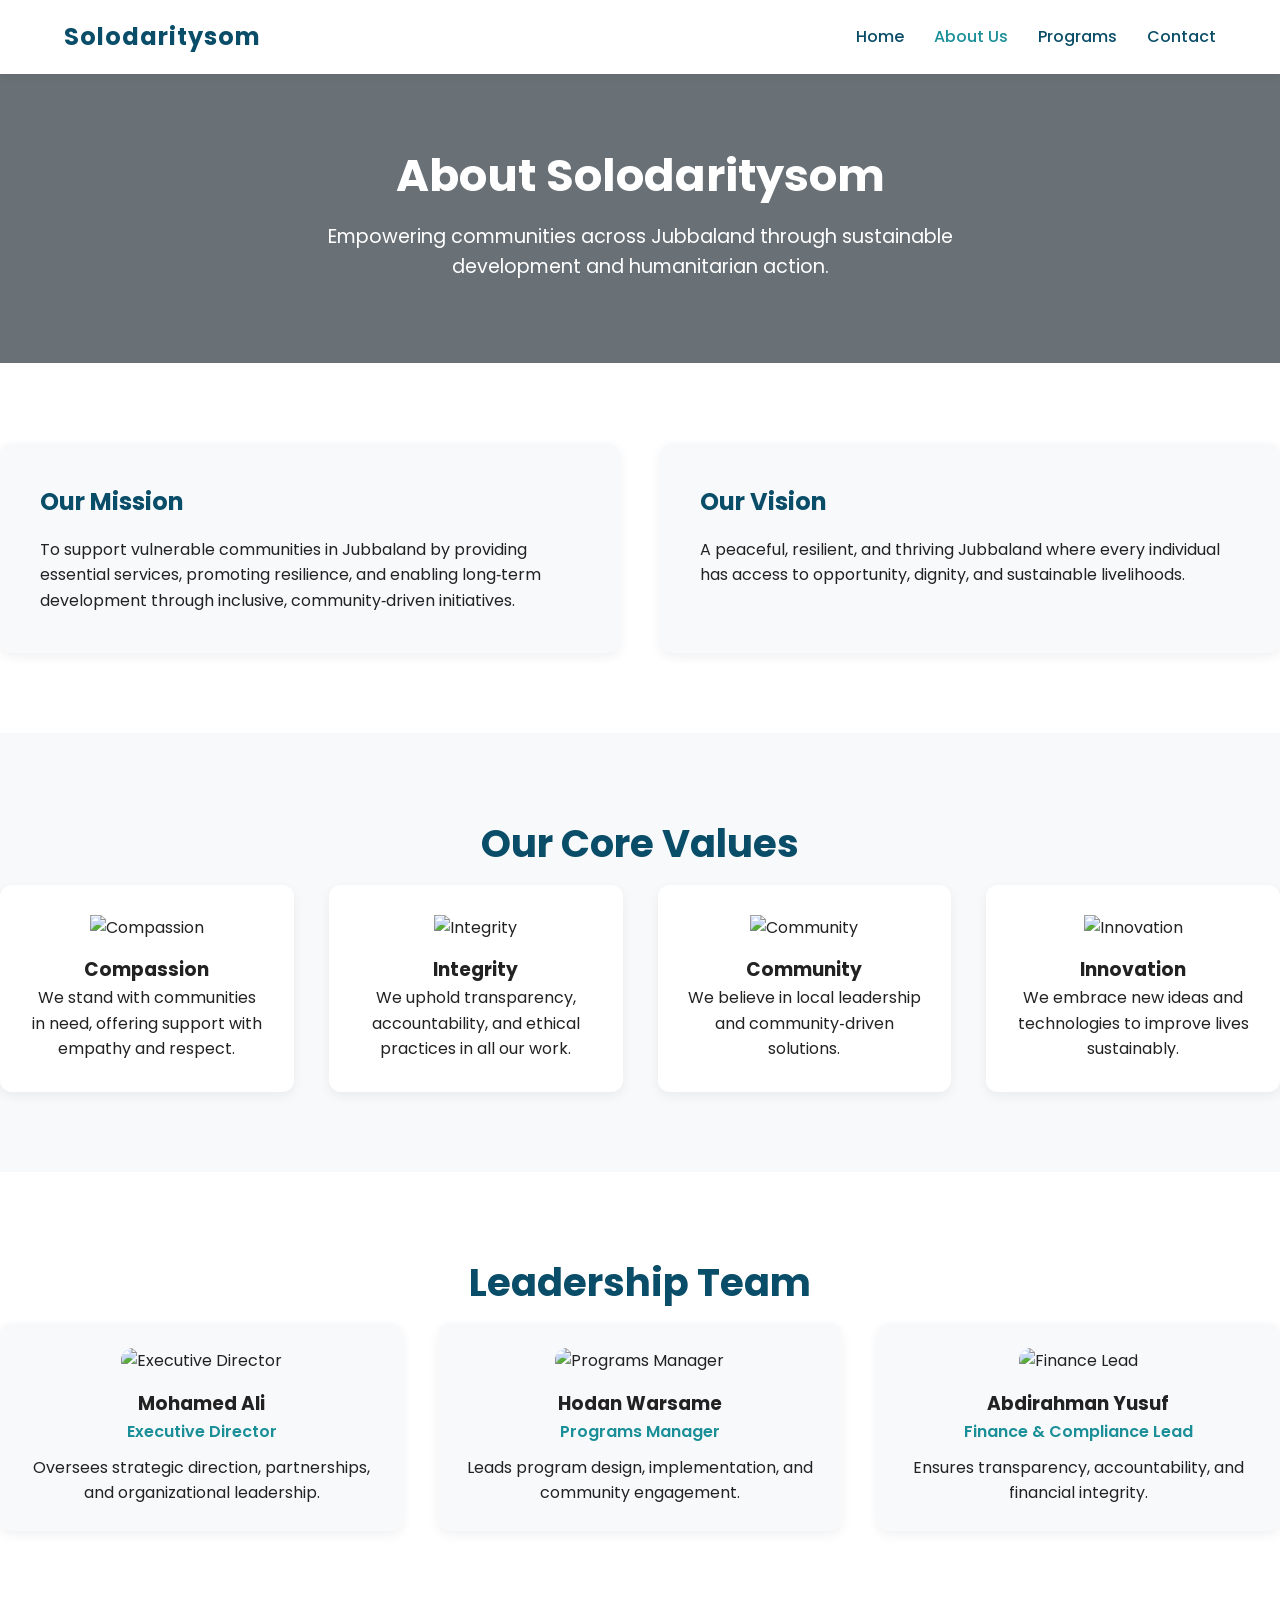
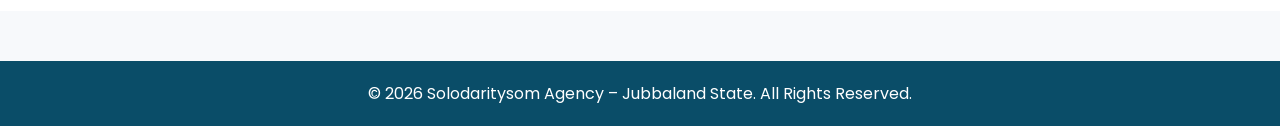
==== about.html @ 30d776c4 "second project" ====
<!DOCTYPE html>
<html lang="en">
<head>
    <meta charset="UTF-8">
    <meta name="viewport" content="width=device-width, initial-scale=1.0">
    <title>About Us | Solodaritysom Agency</title>

    <link rel="stylesheet" href="assets/css/style.css">
    <link href="https://fonts.googleapis.com/css2?family=Poppins:wght@300;400;600;700&display=swap" rel="stylesheet">
</head>

<body>

    <!-- Header -->
    <header class="main-header">
        <div class="container header-container">
            <div class="logo">
                <h2>Solodaritysom</h2>
            </div>

            <nav class="navbar">
                <ul class="nav-links">
                    <li><a href="index.html">Home</a></li>
                    <li><a href="about.html" class="active">About Us</a></li>
                    <li><a href="programs.html">Programs</a></li>
                    <li><a href="contact.html">Contact</a></li>
                </ul>
            </nav>

            <div class="menu-toggle" id="mobile-menu">
                <span class="bar"></span>
                <span class="bar"></span>
                <span class="bar"></span>
            </div>
        </div>
    </header>

    <!-- ================= ABOUT HERO ================= -->
    <section class="about-hero">
        <div class="container">
            <h1>About Solodaritysom</h1>
            <p>Empowering communities across Jubbaland through sustainable development and humanitarian action.</p>
        </div>
    </section>

    <!-- ================= MISSION & VISION ================= -->
    <section class="mission-vision">
        <div class="container mv-grid">

            <div class="mv-card reveal-left">
                <h2>Our Mission</h2>
                <p>
                    To support vulnerable communities in Jubbaland by providing essential services, promoting resilience, 
                    and enabling long‑term development through inclusive, community‑driven initiatives.
                </p>
            </div>

            <div class="mv-card reveal-left">
                <h2>Our Vision</h2>
                <p>
                    A peaceful, resilient, and thriving Jubbaland where every individual has access to opportunity, dignity, 
                    and sustainable livelihoods.
                </p>
            </div>

        </div>
    </section>

    <!-- ================= VALUES SECTION ================= -->
    <section class="values-section">
        <div class="container">
            <h2 class="section-title">Our Core Values</h2>

            <div class="values-grid">

                <div class="value-card reveal">
                    <img src="assets/images/icons/compassion.png" alt="Compassion">
                    <h3>Compassion</h3>
                    <p>We stand with communities in need, offering support with empathy and respect.</p>
                </div>

                <div class="value-card reveal">
                    <img src="assets/images/icons/integrity.png" alt="Integrity">
                    <h3>Integrity</h3>
                    <p>We uphold transparency, accountability, and ethical practices in all our work.</p>
                </div>

                <div class="value-card reveal">
                    <img src="assets/images/icons/community.png" alt="Community">
                    <h3>Community</h3>
                    <p>We believe in local leadership and community‑driven solutions.</p>
                </div>

                <div class="value-card reveal">
                    <img src="assets/images/icons/innovation.png" alt="Innovation">
                    <h3>Innovation</h3>
                    <p>We embrace new ideas and technologies to improve lives sustainably.</p>
                </div>

            </div>
        </div>
    </section>

    <!-- ================= LEADERSHIP SECTION ================= -->
    <section class="leadership-section">
        <div class="container">
            <h2 class="section-title">Leadership Team</h2>

            <div class="team-grid">

                <div class="team-card reveal-right">
                    <img src="assets/images/team/director.jpg" alt="Executive Director">
                    <h3>Mohamed Ali</h3>
                    <p class="role">Executive Director</p>
                    <p>Oversees strategic direction, partnerships, and organizational leadership.</p>
                </div>

                <div class="team-card reveal-right">
                    <img src="assets/images/team/programs.jpg" alt="Programs Manager">
                    <h3>Hodan Warsame</h3>
                    <p class="role">Programs Manager</p>
                    <p>Leads program design, implementation, and community engagement.</p>
                </div>

                <div class="team-card reveal-right">
                    <img src="assets/images/team/finance.jpg" alt="Finance Lead">
                    <h3>Abdirahman Yusuf</h3>
                    <p class="role">Finance & Compliance Lead</p>
                    <p>Ensures transparency, accountability, and financial integrity.</p>
                </div>

            </div>
        </div>
    </section>


    <!-- Footer -->
    <footer class="main-footer">
        <p>© 2026 Solodaritysom Agency – Jubbaland State. All Rights Reserved.</p>
    </footer>

    <script src="assets/js/main.js"></script>
</body>
</html>
---- assets/css/style.css ----
/* Global Reset */
* {
    margin: 0;
    padding: 0;
    box-sizing: border-box;
}

body {
    font-family: 'Poppins', sans-serif;
    background: #f7f9fb;
    color: #222;
    line-height: 1.6;
}

/* Header */
.main-header {
    width: 100%;
    padding: 20px 60px;
    display: flex;
    justify-content: space-between;
    align-items: center;
    background: #ffffff;
    box-shadow: 0 2px 10px rgba(0,0,0,0.05);
    position: fixed;
    top: 0;
    z-index: 1000;
}

.logo h2 {
    color: #0a4d68;
    font-weight: 700;
}

.navbar ul {
    display: flex;
    gap: 30px;
    list-style: none;
}

.navbar a {
    text-decoration: none;
    color: #0a4d68;
    font-weight: 500;
}

.navbar a.active,
.navbar a:hover {
    color: #1a8f98;
}
/* ================= HEADER STYLING ================= */

.main-header {
    width: 100%;
    background: #ffffff;
    padding: 18px 0;
    position: fixed;
    top: 0;
    left: 0;
    z-index: 2000;
    box-shadow: 0 2px 10px rgba(0,0,0,0.05);
    transition: 0.3s ease;
}

.header-container {
    width: 90%;
    max-width: 1300px;
    margin: auto;
    display: flex;
    justify-content: space-between;
    align-items: center;
}

.logo h2 {
    color: #0A4D68;
    font-weight: 700;
    letter-spacing: 1px;
}

/* Desktop Navigation */
.nav-links {
    display: flex;
    gap: 35px;
    list-style: none;
}

.nav-links a {
    text-decoration: none;
    color: #0A4D68;
    font-weight: 500;
    transition: 0.3s ease;
}

.nav-links a:hover,
.nav-links a.active {
    color: #1A8F98;
}

/* ================= MOBILE MENU ================= */

.menu-toggle {
    display: none;
    flex-direction: column;
    cursor: pointer;
    gap: 5px;
}

.menu-toggle .bar {
    width: 28px;
    height: 3px;
    background: #0A4D68;
    transition: 0.3s ease;
}

/* Mobile Navigation Hidden by Default */
.nav-links {
    transition: 0.4s ease;
}

@media (max-width: 900px) {

    .menu-toggle {
        display: flex;
    }

    .nav-links {
        position: absolute;
        top: 70px;
        right: 0;
        width: 100%;
        background: #ffffff;
        flex-direction: column;
        align-items: center;
        padding: 25px 0;
        gap: 25px;
        transform: translateY(-200%);
        box-shadow: 0 4px 12px rgba(0,0,0,0.1);
    }

    .nav-links.active {
        transform: translateY(0);
    }

    /* Hamburger Animation */
    .menu-toggle.open .bar:nth-child(1) {
        transform: rotate(45deg) translate(5px, 6px);
    }

    .menu-toggle.open .bar:nth-child(2) {
        opacity: 0;
    }

    .menu-toggle.open .bar:nth-child(3) {
        transform: rotate(-45deg) translate(5px, -6px);
    }
}

/* Sticky Header Shrink Effect */
.main-header.scrolled {
    padding: 10px 0;
    box-shadow: 0 3px 12px rgba(0,0,0,0.1);
}

/* Hero Section */

.hero {
    height: 100vh;
    background: linear-gradient(to bottom, rgba(0,0,0,0.4), rgba(0,0,0,0.6)),
                url('../images/solidarity.jpg') center/cover no-repeat;
    display: flex;
    justify-content: center;
    align-items: center;
    text-align: center;
    padding: 0 20px;
}

.hero h1 {
    font-size: 3rem;
    color: #fff;
    font-weight: 700;
}

.hero p {
    color: #e6e6e6;
    margin: 20px 0;
    font-size: 1.2rem;
}

.btn-primary {
    padding: 12px 30px;
    background: #1a8f98;
    color: #fff;
    text-decoration: none;
    border-radius: 6px;
    font-weight: 600;
}
/* ================= BLOG HERO ================= */
.blog-hero {
    padding: 140px 0 80px;
    background: linear-gradient(rgba(10,20,30,0.6), rgba(10,20,30,0.6)),
                url('../images/blog/blog-hero.jpg') center/cover no-repeat;
    text-align: center;
    color: #fff;
}

/* ================= BLOG LIST ================= */
.blog-list-section {
    padding: 80px 0;
}

.blog-list-grid {
    display: grid;
    grid-template-columns: repeat(3, 1fr);
    gap: 35px;
}

@media (max-width: 900px) {
    .blog-list-grid {
        grid-template-columns: 1fr 1fr;
    }
}

@media (max-width: 600px) {
    .blog-list-grid {
        grid-template-columns: 1fr;
    }
}

/* ================= HERO VIDEO SECTION ================= */

.hero {
    position: relative;
    height: 100vh;
    width: 100%;
    overflow: hidden;
    display: flex;
    justify-content: center;
    align-items: center;
}

.hero-video {
    position: absolute;
    top: 50%;
    left: 50%;
    min-width: 100%;
    min-height: 100%;
    width: auto;
    height: auto;
    z-index: -2;
    transform: translate(-50%, -50%);
    object-fit: cover;
}

/* Dark overlay */
.overlay {
    position: absolute;
    top: 0;
    left: 0;
    width: 100%;
    height: 100%;
    background: rgba(10, 20, 30, 0.55);
    z-index: -1;
}

/* Hero content */
.hero-content {
    text-align: center;
    color: #fff;
    padding: 0 20px;
    max-width: 800px;
}

.hero-content h1 {
    font-size: 3.2rem;
    font-weight: 700;
    margin-bottom: 15px;
}

.hero-content p {
    font-size: 1.25rem;
    margin-bottom: 25px;
    color: #e8f1f2;
}

/* Button */
.btn-primary {
    padding: 14px 32px;
    background: #1a8f98;
    color: #fff;
    text-decoration: none;
    border-radius: 6px;
    font-weight: 600;
    transition: 0.3s ease;
}

.btn-primary:hover {
    background: #0f6c74;
}

/* Fade-in animation */
.fade-in {
    opacity: 0;
    animation: fadeIn 1.8s ease forwards;
}

@keyframes fadeIn {
    to {
        opacity: 1;
    }
}

/* Mobile fallback image */
@media (max-width: 768px) {
    .hero-video {
        display: none;
    }

    .hero {
        background: url('../images/mobile-hero.jpg') center/cover no-repeat;
    }

    .hero-content h1 {
        font-size: 2.2rem;
    }
}
/* ================= PROGRAMS SECTION ================= */

.programs-section {
    padding: 100px 0;
    background: #f7f9fb;
}

.section-title {
    text-align: center;
    font-size: 2.4rem;
    font-weight: 700;
    color: #0A4D68;
    margin-bottom: 10px;
}

.section-subtitle {
    text-align: center;
    max-width: 700px;
    margin: 0 auto 50px;
    color: #4a5c63;
    font-size: 1.1rem;
}

.programs-grid {
    display: grid;
    grid-template-columns: repeat(4, 1fr);
    gap: 35px;
}

.program-card {
    background: #ffffff;
    padding: 35px 25px;
    border-radius: 12px;
    text-align: center;
    box-shadow: 0 4px 12px rgba(0,0,0,0.06);
    transition: 0.3s ease;
    border-top: 4px solid #1A8F98;
}

.program-card:hover {
    transform: translateY(-8px);
    box-shadow: 0 8px 20px rgba(0,0,0,0.12);
}

.program-card .icon img {
    width: 60px;
    margin-bottom: 20px;
}

.program-card h3 {
    font-size: 1.4rem;
    color: #0A4D68;
    margin-bottom: 12px;
}

.program-card p {
    color: #4a5c63;
    font-size: 1rem;
    margin-bottom: 20px;
}

.learn-more {
    text-decoration: none;
    color: #1A8F98;
    font-weight: 600;
    transition: 0.3s ease;
}

.learn-more:hover {
    color: #0f6c74;
}
/* ================= PROGRAMS HERO ================= */
.programs-hero {
    padding: 140px 0 80px;
    background: linear-gradient(rgba(10,20,30,0.6), rgba(10,20,30,0.6)),
                url('../images/programs-hero.jpg') center/cover no-repeat;
    text-align: center;
    color: #fff;
}

.programs-hero h1 {
    font-size: 2.8rem;
    margin-bottom: 10px;
}

/* ================= OVERVIEW GRID ================= */
.programs-overview {
    padding: 80px 0;
    background: #f7f9fb;
}

.overview-grid {
    display: grid;
    grid-template-columns: repeat(4, 1fr);
    gap: 35px;
}

.overview-card {
    background: #ffffff;
    padding: 30px;
    border-radius: 12px;
    text-align: center;
    box-shadow: 0 4px 12px rgba(0,0,0,0.06);
    transition: 0.3s ease;
}

.overview-card:hover {
    transform: translateY(-8px);
}

.overview-card img {
    width: 60px;
    margin-bottom: 15px;
}

/* ================= DETAILED PROGRAM SECTIONS ================= */
.program-detail {
    padding: 80px 0;
    background: #ffffff;
}

.detail-grid {
    display: grid;
    grid-template-columns: 1fr 1fr;
    gap: 40px;
    align-items: center;
}

.detail-text h2 {
    color: #0A4D68;
    margin-bottom: 15px;
}

.detail-text ul {
    margin-top: 15px;
    padding-left: 20px;
}

.detail-text ul li {
    margin-bottom: 8px;
}

.detail-image img {
    width: 100%;
    border-radius: 12px;
}

/* Reverse layout */
.program-detail.reverse .detail-grid {
    direction: rtl;
}

.program-detail.reverse .detail-text,
.program-detail.reverse .detail-image {
    direction: ltr;
}

/* Responsive */
@media (max-width: 900px) {
    .overview-grid {
        grid-template-columns: repeat(2, 1fr);
    }

    .detail-grid {
        grid-template-columns: 1fr;
    }

    .program-detail.reverse .detail-grid {
        direction: ltr;
    }
}

@media (max-width: 600px) {
    .overview-grid {
        grid-template-columns: 1fr;
    }
}

/* Responsive Grid */
@media (max-width: 1100px) {
    .programs-grid {
        grid-template-columns: repeat(2, 1fr);
    }
}

@media (max-width: 600px) {
    .programs-grid {
        grid-template-columns: 1fr;
    }
}
/* ================= ABOUT HERO ================= */
.about-hero {
    padding: 140px 0 80px;
    background: linear-gradient(rgba(10,20,30,0.6), rgba(10,20,30,0.6)),
                url('../images/about-hero.jpg') center/cover no-repeat;
    text-align: center;
    color: #fff;
}

.about-hero h1 {
    font-size: 2.8rem;
    margin-bottom: 10px;
}

.about-hero p {
    font-size: 1.2rem;
    max-width: 700px;
    margin: auto;
}

/* ================= MISSION & VISION ================= */
.mission-vision {
    padding: 80px 0;
    background: #ffffff;
}

.mv-grid {
    display: grid;
    grid-template-columns: repeat(2, 1fr);
    gap: 40px;
}

.mv-card {
    background: #f7f9fb;
    padding: 40px;
    border-radius: 12px;
    box-shadow: 0 4px 12px rgba(0,0,0,0.06);
}

.mv-card h2 {
    color: #0A4D68;
    margin-bottom: 15px;
}

/* ================= VALUES SECTION ================= */
.values-section {
    padding: 80px 0;
    background: #f7f9fb;
}

.values-grid {
    display: grid;
    grid-template-columns: repeat(4, 1fr);
    gap: 35px;
}

.value-card {
    background: #ffffff;
    padding: 30px;
    border-radius: 12px;
    text-align: center;
    box-shadow: 0 4px 12px rgba(0,0,0,0.06);
    transition: 0.3s ease;
}

.value-card:hover {
    transform: translateY(-8px);
}

.value-card img {
    width: 60px;
    margin-bottom: 15px;
}

/* ================= LEADERSHIP SECTION ================= */
.leadership-section {
    padding: 80px 0;
    background: #ffffff;
}

.team-grid {
    display: grid;
    grid-template-columns: repeat(3, 1fr);
    gap: 35px;
}

.team-card {
    background: #f7f9fb;
    padding: 25px;
    border-radius: 12px;
    text-align: center;
    box-shadow: 0 4px 12px rgba(0,0,0,0.06);
}

.team-card img {
    width: 100%;
    border-radius: 12px;
    margin-bottom: 15px;
}

.team-card .role {
    color: #1A8F98;
    font-weight: 600;
    margin-bottom: 10px;
}

/* Responsive */
@media (max-width: 900px) {
    .mv-grid,
    .values-grid,
    .team-grid {
        grid-template-columns: 1fr;
    }
}

/* Footer */
.main-footer {
    text-align: center;
    padding: 20px;
    background: #0a4d68;
    color: #fff;
    margin-top: 50px;
}
/* ================= FOOTER ================= */

.footer {
    background: #0A4D68;
    color: #ffffff;
    padding: 70px 0 20px;
    margin-top: 80px;
}

.footer-grid {
    display: grid;
    grid-template-columns: repeat(4, 1fr);
    gap: 40px;
}

.footer-col h3 {
    font-size: 1.8rem;
    margin-bottom: 15px;
    color: #F2C57C;
}

.footer-col h4 {
    font-size: 1.3rem;
    margin-bottom: 15px;
    color: #F2C57C;
}

.footer-col p {
    line-height: 1.6;
    color: #e8f1f2;
}

.footer-col ul {
    list-style: none;
    padding: 0;
}

.footer-col ul li {
    margin-bottom: 10px;
}

.footer-col ul li a {
    color: #e8f1f2;
    text-decoration: none;
    transition: 0.3s ease;
}

.footer-col ul li a:hover {
    color: #F2C57C;
}

/* Social Icons */
.social-links a img {
    width: 28px;
    margin-right: 10px;
    transition: 0.3s ease;
}

.social-links a img:hover {
    transform: scale(1.1);
}

/* Newsletter */
.newsletter-form {
    display: flex;
    margin-top: 15px;
}

.newsletter-form input {
    padding: 10px;
    width: 70%;
    border: none;
    border-radius: 6px 0 0 6px;
    outline: none;
}

.newsletter-form button {
    padding: 10px 20px;
    background: #1A8F98;
    border: none;
    color: #fff;
    border-radius: 0 6px 6px 0;
    cursor: pointer;
    transition: 0.3s ease;
}

.newsletter-form button:hover {
    background: #0f6c74;
}

/* Footer Bottom */
.footer-bottom {
    text-align: center;
    margin-top: 40px;
    padding-top: 20px;
    border-top: 1px solid rgba(255,255,255,0.2);
}

.footer-bottom p {
    color: #e8f1f2;
}

/* Responsive Footer */
@media (max-width: 900px) {
    .footer-grid {
        grid-template-columns: repeat(2, 1fr);
    }
}

@media (max-width: 600px) {
    .footer-grid {
        grid-template-columns: 1fr;
    }

    .newsletter-form {
        flex-direction: column;
    }

    .newsletter-form input,
    .newsletter-form button {
        width: 100%;
        border-radius: 6px;
        margin-bottom: 10px;
    }
}
/* ================= CONTACT HERO ================= */
.contact-hero {
    padding: 140px 0 80px;
    background: linear-gradient(rgba(10,20,30,0.6), rgba(10,20,30,0.6)),
                url('../images/contact-hero.jpg') center/cover no-repeat;
    text-align: center;
    color: #fff;
}

.contact-hero h1 {
    font-size: 2.8rem;
    margin-bottom: 10px;
}

/* ================= CONTACT SECTION ================= */
.contact-section {
    padding: 80px 0;
    background: #ffffff;
}

.contact-grid {
    display: grid;
    grid-template-columns: 1fr 1fr;
    gap: 40px;
}

.contact-info h2,
.contact-form h2 {
    color: #0A4D68;
    margin-bottom: 15px;
}

.info-item {
    display: flex;
    align-items: center;
    margin-bottom: 15px;
}

.info-item img {
    width: 28px;
    margin-right: 12px;
}

.contact-form form {
    display: flex;
    flex-direction: column;
    gap: 15px;
}

.contact-form input,
.contact-form textarea {
    padding: 12px;
    border: 1px solid #d0d7de;
    border-radius: 6px;
    font-size: 1rem;
}

.contact-form textarea {
    height: 150px;
    resize: none;
}

.contact-form button {
    padding: 12px;
    background: #1A8F98;
    color: #fff;
    border: none;
    border-radius: 6px;
    font-weight: 600;
    cursor: pointer;
    transition: 0.3s ease;
}

.contact-form button:hover {
    background: #0f6c74;
}

/* ================= MAP ================= */
.map-section iframe {
    width: 100%;
    border: none;
}

/* Responsive */
@media (max-width: 900px) {
    .contact-grid {
        grid-template-columns: 1fr;
    }
}

/* ================= IMPACT SECTION ================= */
.impact-section {
    padding: 90px 0;
    background: #ffffff;
    text-align: center;
}

.impact-grid {
    display: grid;
    grid-template-columns: repeat(4, 1fr);
    gap: 35px;
    margin-top: 50px;
}

.impact-card {
    background: #f7f9fb;
    padding: 35px 25px;
    border-radius: 12px;
    box-shadow: 0 4px 12px rgba(0,0,0,0.06);
    transition: 0.3s ease;
}

.impact-card:hover {
    transform: translateY(-8px);
}

.impact-card img {
    width: 60px;
    margin-bottom: 15px;
}

.impact-card h3 {
    font-size: 2.4rem;
    color: #1A8F98;
    margin-bottom: 10px;
    font-weight: 700;
}

.impact-card p {
    color: #4a5c63;
    font-size: 1rem;
}
/* ================= PARTNERS SECTION ================= */
.partners-section {
    padding: 90px 0;
    background: #f7f9fb;
    text-align: center;
}

.partners-grid {
    display: grid;
    grid-template-columns: repeat(6, 1fr);
    gap: 30px;
    margin-top: 50px;
    align-items: center;
}

.partner-logo img {
    width: 100%;
    max-width: 130px;
    filter: grayscale(100%);
    opacity: 0.8;
    transition: 0.3s ease;
}

.partner-logo img:hover {
    filter: grayscale(0%);
    opacity: 1;
    transform: scale(1.05);
}

/* Responsive */
@media (max-width: 1100px) {
    .partners-grid {
        grid-template-columns: repeat(3, 1fr);
    }
}

@media (max-width: 600px) {
    .partners-grid {
        grid-template-columns: repeat(2, 1fr);
    }
}
/* ================= SCROLL REVEAL ANIMATIONS ================= */

.reveal {
    opacity: 0;
    transform: translateY(30px);
    transition: all 1s ease;
}

.reveal.active {
    opacity: 1;
    transform: translateY(0);
}

/* Slide Left */
.reveal-left {
    opacity: 0;
    transform: translateX(-40px);
    transition: all 1s ease;
}

.reveal-left.active {
    opacity: 1;
    transform: translateX(0);
}

/* Slide Right */
.reveal-right {
    opacity: 0;
    transform: translateX(40px);
    transition: all 1s ease;
}

.reveal-right.active {
    opacity: 1;
    transform: translateX(0);
}

/* Fade Only */
.fade-in {
    opacity: 0;
    transition: opacity 1.2s ease;
}

.fade-in.active {
    opacity: 1;
}
/* ================= BLOG PREVIEW SECTION ================= */
.blog-preview-section {
    padding: 90px 0;
    background: #ffffff;
}

.blog-grid {
    display: grid;
    grid-template-columns: repeat(3, 1fr);
    gap: 35px;
    margin-top: 50px;
}

.blog-card {
    background: #f7f9fb;
    border-radius: 12px;
    overflow: hidden;
    box-shadow: 0 4px 12px rgba(0,0,0,0.06);
    transition: 0.3s ease;
}

.blog-card:hover {
    transform: translateY(-8px);
}

.blog-card img {
    width: 100%;
    height: 200px;
    object-fit: cover;
}

.blog-content {
    padding: 20px;
}

.blog-content h3 {
    font-size: 1.3rem;
    color: #0A4D68;
    margin-bottom: 10px;
}

.blog-content p {
    color: #4a5c63;
    margin-bottom: 15px;
}

.read-more {
    text-decoration: none;
    color: #1A8F98;
    font-weight: 600;
}

.blog-btn-container {
    text-align: center;
    margin-top: 40px;
}

/* Responsive */
@media (max-width: 900px) {
    .blog-grid {
        grid-template-columns: 1fr 1fr;
    }
}

@media (max-width: 600px) {
    .blog-grid {
        grid-template-columns: 1fr;
    }
}

/* Responsive */
@media (max-width: 900px) {
    .impact-grid {
        grid-template-columns: repeat(2, 1fr);
    }
}

@media (max-width: 600px) {
    .impact-grid {
        grid-template-columns: 1fr;
    }
}
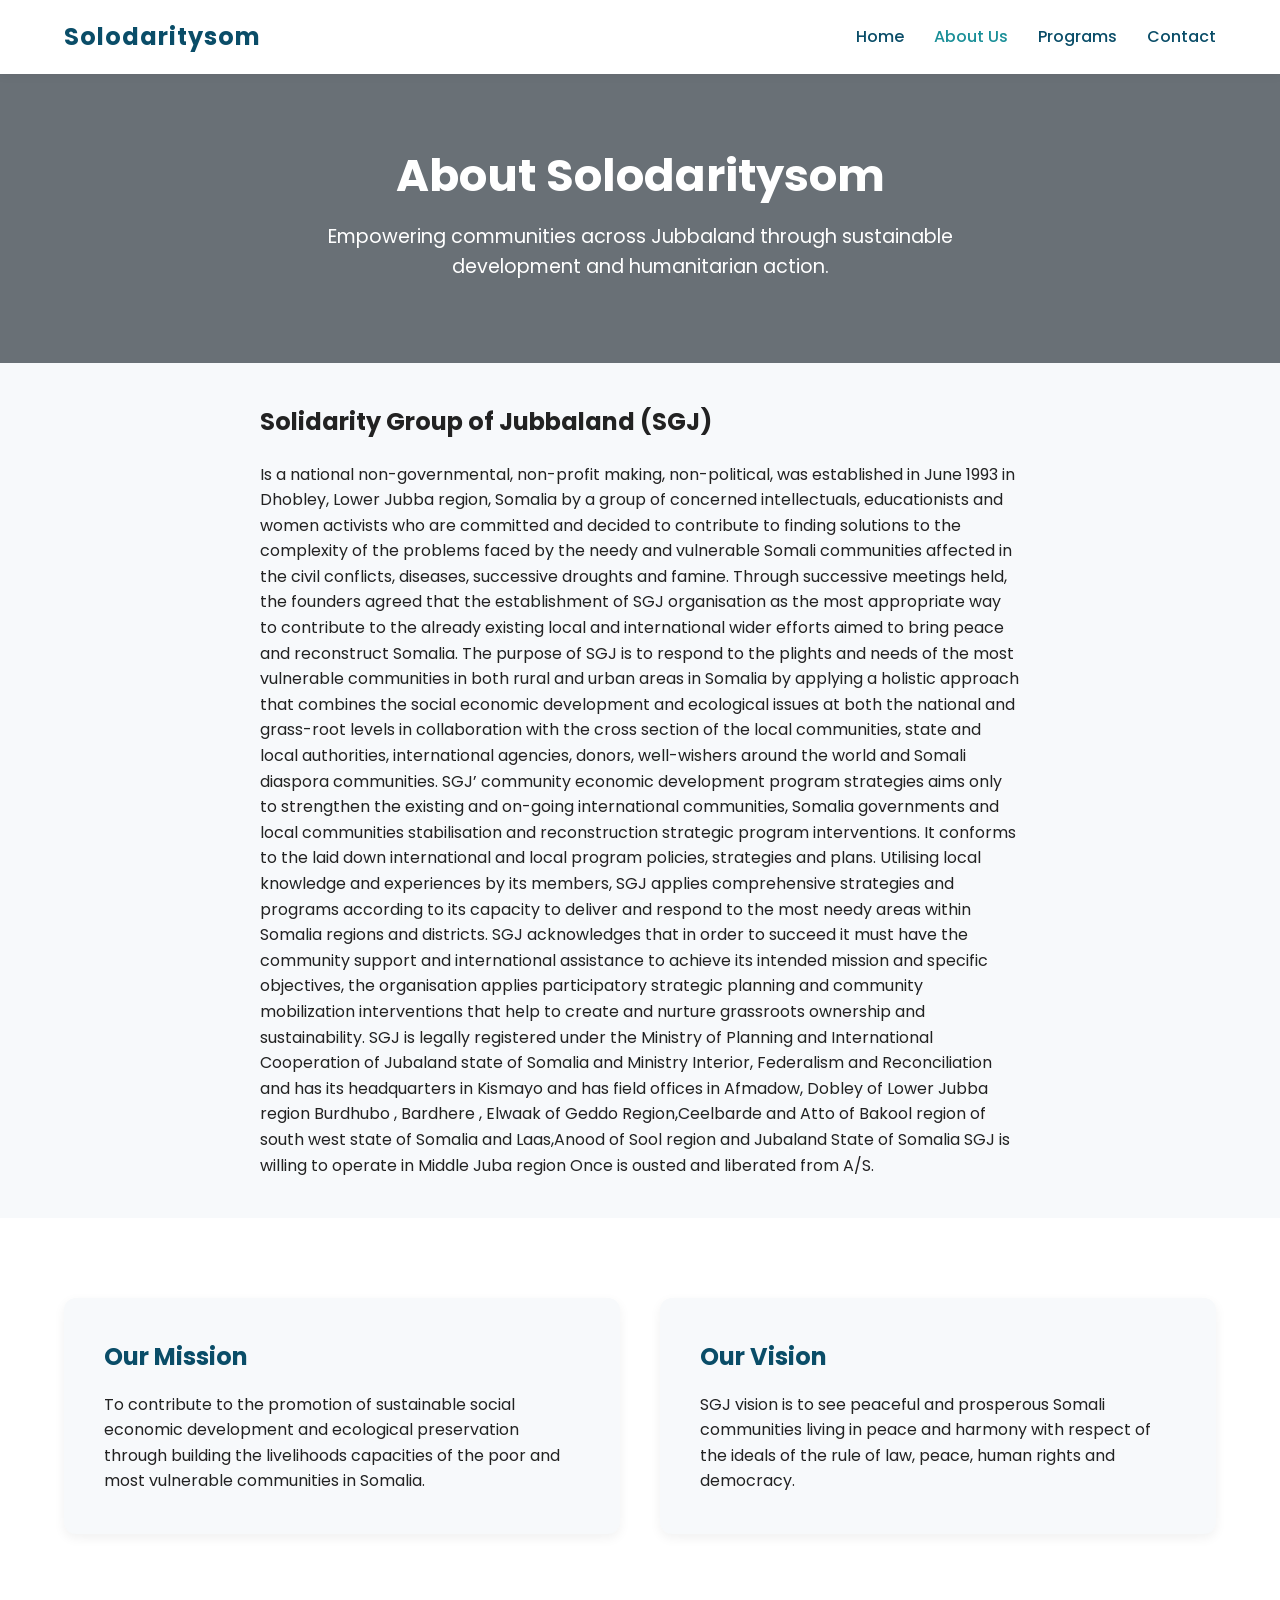
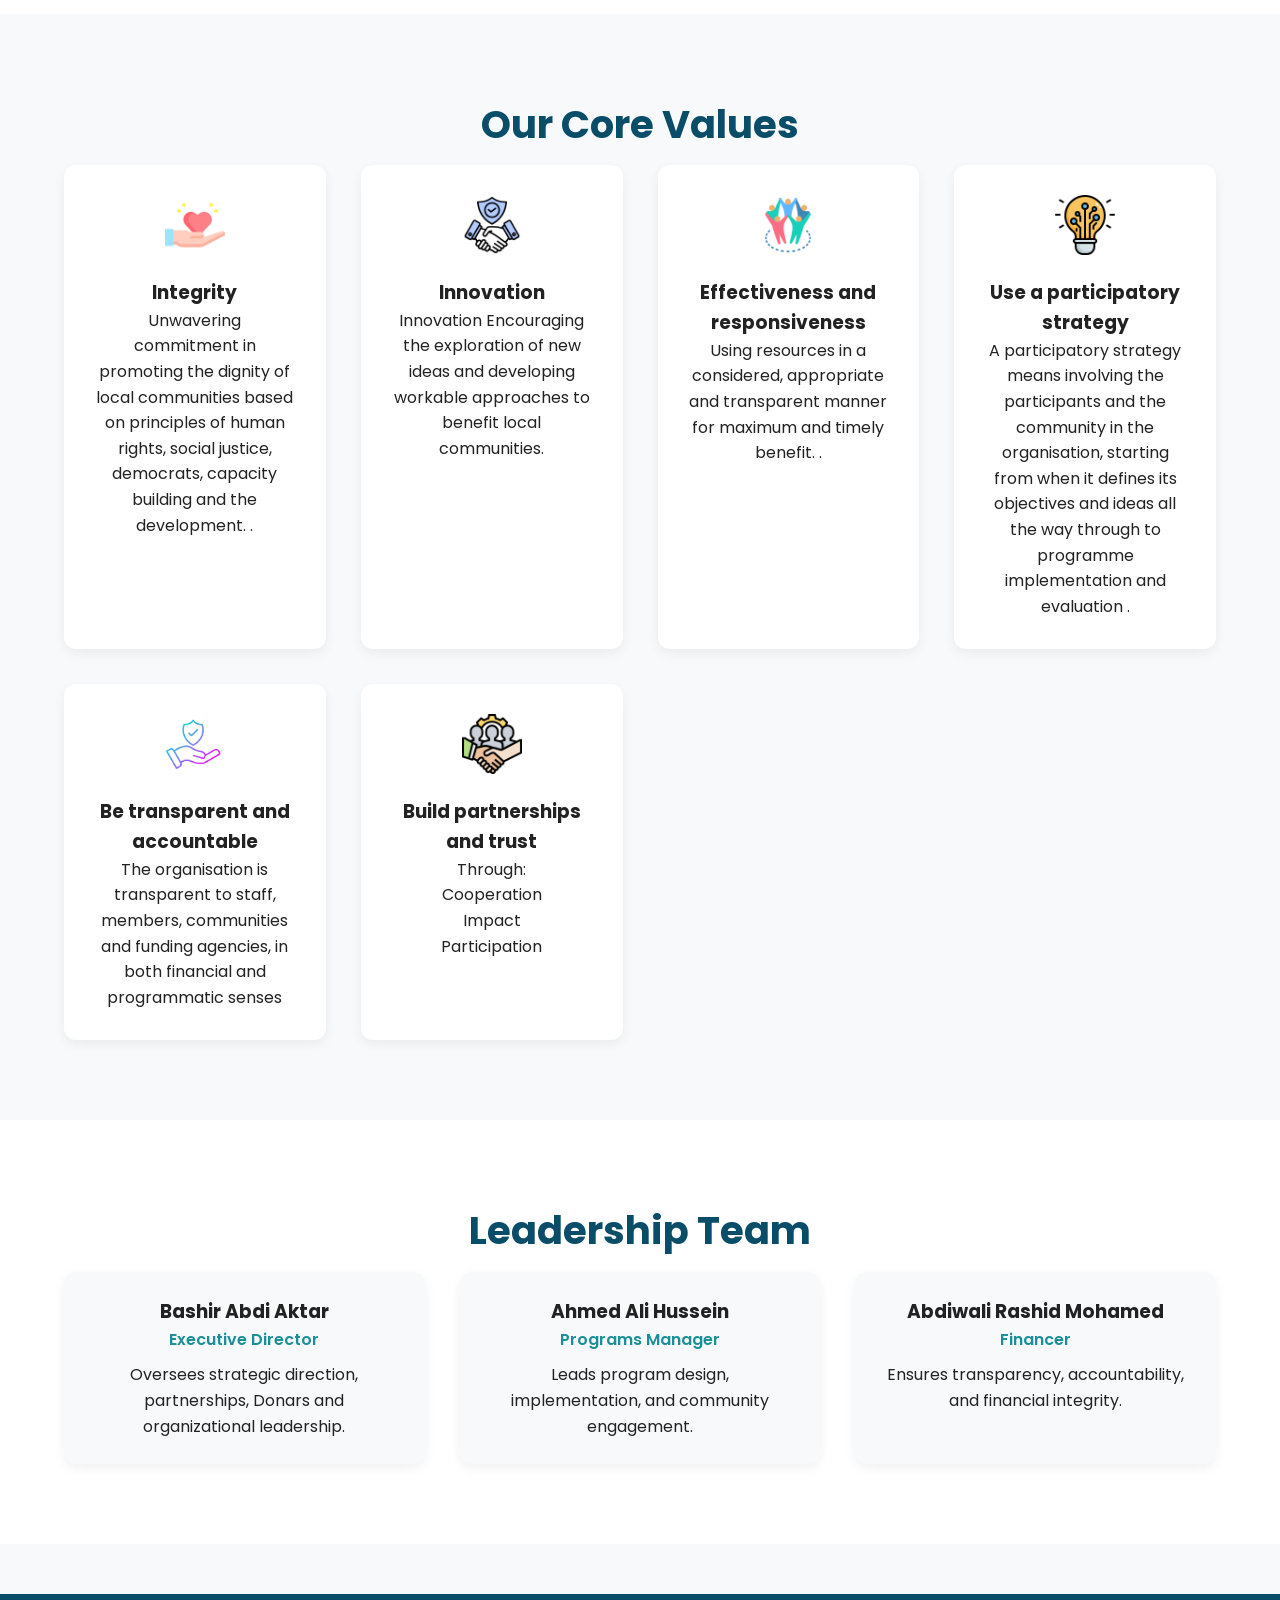
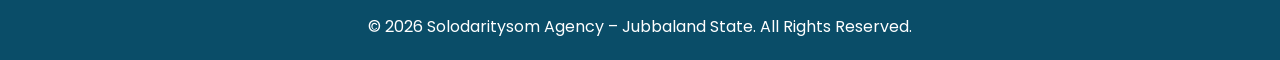
==== commit e0de4ee2: "Updated the third face" ====
--- a/about.html
+++ b/about.html
@@ -8,7 +8,18 @@
     <link rel="stylesheet" href="assets/css/style.css">
     <link href="https://fonts.googleapis.com/css2?family=Poppins:wght@300;400;600;700&display=swap" rel="stylesheet">
 </head>
-
+<style>
+    .abouas{
+        width:100%;
+        max-width: 800px;
+        padding:40px 20px;
+        margin:auto;
+    }
+    .abouas h3{
+        font-size: 1.5rem;
+        padding-bottom:20px;
+    }
+</style>
 <body>
 
     <!-- Header -->
@@ -42,7 +53,20 @@
             <p>Empowering communities across Jubbaland through sustainable development and humanitarian action.</p>
         </div>
     </section>
+<section class="abouas">
+    <h3>Solidarity Group of Jubbaland (SGJ)</h3>
+    <p>
+        Is a national non-governmental, non-profit making, non-political, was established in June 1993 in Dhobley, Lower Jubba region, Somalia by a group of concerned intellectuals, educationists and women activists who are committed and decided to contribute to finding solutions to the complexity of the problems faced by the needy and vulnerable Somali communities affected in the civil conflicts, diseases, successive droughts and famine. 
+Through successive meetings held, the founders agreed that the establishment of SGJ organisation as the most appropriate way to contribute to the already existing local and international wider efforts aimed to bring peace and reconstruct Somalia. 
+The purpose of SGJ is to respond to the plights and needs of the most vulnerable communities in both rural and urban areas in Somalia by applying a holistic approach that combines the social economic development and ecological issues at both the national and grass-root levels in collaboration with the cross section of the local communities, state and local authorities, international agencies, donors, well-wishers around the world and Somali diaspora communities.
+SGJ’ community economic development program strategies aims only to strengthen the existing and on-going international communities, Somalia governments and local communities stabilisation and reconstruction strategic program interventions. It conforms to the laid down international and local program policies, strategies and plans. Utilising local knowledge and experiences by its members, SGJ applies comprehensive strategies and programs according to its capacity to deliver and respond to the most needy areas within Somalia regions and districts.
+SGJ acknowledges that in order to succeed it must have the community support and international assistance to achieve its intended mission and specific objectives, the organisation applies participatory strategic planning and community mobilization interventions that help to create and nurture grassroots ownership and sustainability. 
 
+SGJ is legally registered under the Ministry of Planning and International Cooperation of Jubaland state of Somalia and Ministry Interior, Federalism and Reconciliation and has its headquarters in Kismayo and has field offices in Afmadow, Dobley of Lower Jubba region Burdhubo , Bardhere , Elwaak of Geddo Region,Ceelbarde and Atto of Bakool region of south west state of Somalia and Laas,Anood of Sool region  and Jubaland State of Somalia
+SGJ is willing to operate in Middle Juba region Once is ousted and liberated from A/S.
+
+    </p>
+</section>
     <!-- ================= MISSION & VISION ================= -->
     <section class="mission-vision">
         <div class="container mv-grid">
@@ -50,16 +74,14 @@
             <div class="mv-card reveal-left">
                 <h2>Our Mission</h2>
                 <p>
-                    To support vulnerable communities in Jubbaland by providing essential services, promoting resilience, 
-                    and enabling long‑term development through inclusive, community‑driven initiatives.
+                    To contribute to the promotion of sustainable social economic development and ecological preservation through building the livelihoods capacities of the poor and most vulnerable communities in Somalia.
                 </p>
             </div>
 
             <div class="mv-card reveal-left">
                 <h2>Our Vision</h2>
                 <p>
-                    A peaceful, resilient, and thriving Jubbaland where every individual has access to opportunity, dignity, 
-                    and sustainable livelihoods.
+                    SGJ vision is to see peaceful and prosperous Somali communities living in peace and harmony with respect of the ideals of the rule of law, peace, human rights and democracy.
                 </p>
             </div>
 
@@ -75,28 +97,44 @@
 
                 <div class="value-card reveal">
                     <img src="assets/images/icons/compassion.png" alt="Compassion">
-                    <h3>Compassion</h3>
-                    <p>We stand with communities in need, offering support with empathy and respect.</p>
+                    <h3>Integrity</h3>
+                    <p>Unwavering commitment in promoting the dignity of local communities based on principles of human rights, social justice, democrats, capacity building and the development.
+.</p>
                 </div>
 
                 <div class="value-card reveal">
                     <img src="assets/images/icons/integrity.png" alt="Integrity">
-                    <h3>Integrity</h3>
-                    <p>We uphold transparency, accountability, and ethical practices in all our work.</p>
+                    <h3>Innovation</h3>
+                    <p>Innovation
+Encouraging the exploration of new ideas and developing workable approaches to benefit local communities.
+</p>
                 </div>
 
                 <div class="value-card reveal">
                     <img src="assets/images/icons/community.png" alt="Community">
-                    <h3>Community</h3>
-                    <p>We believe in local leadership and community‑driven solutions.</p>
+                    <h3>Effectiveness and responsiveness</h3>
+                    <p>Using resources in a considered, appropriate and transparent manner for maximum and timely benefit.
+.</p>
                 </div>
 
                 <div class="value-card reveal">
                     <img src="assets/images/icons/innovation.png" alt="Innovation">
-                    <h3>Innovation</h3>
-                    <p>We embrace new ideas and technologies to improve lives sustainably.</p>
+                    <h3>Use a participatory strategy</h3>
+                    <p>A participatory strategy means involving the participants and the community in the organisation, starting from when it defines its objectives and ideas all the way through to programme implementation and evaluation
+.</p>
                 </div>
-
+                <div class="value-card reveal">
+                    <img src="assets/images/icons/accountable.avif" alt="Innovation">
+                    <h3>Be transparent and accountable</h3>
+                    <p>The organisation is transparent to staff, members, communities and funding agencies, in both financial and programmatic senses
+</p>
+                </div>
+<div class="value-card reveal">
+                    <img src="assets/images/icons/partnaships.png" alt="Innovation">
+                    <h3>Build partnerships and trust</h3>
+                    <p> Through:<ul style="list-style: none;"><li>Cooperation</li><li>Impact</li><li>Participation</li></ul>
+</p>
+                </div>
             </div>
         </div>
     </section>
@@ -109,23 +147,23 @@
             <div class="team-grid">
 
                 <div class="team-card reveal-right">
-                    <img src="assets/images/team/director.jpg" alt="Executive Director">
-                    <h3>Mohamed Ali</h3>
+                    <!-- <img src="assets/images/team/director.jpg" alt="Executive Director"> -->
+                    <h3>Bashir  Abdi Aktar</h3>
                     <p class="role">Executive Director</p>
-                    <p>Oversees strategic direction, partnerships, and organizational leadership.</p>
+                    <p>Oversees strategic direction, partnerships, Donars and organizational leadership.</p>
                 </div>
 
                 <div class="team-card reveal-right">
-                    <img src="assets/images/team/programs.jpg" alt="Programs Manager">
-                    <h3>Hodan Warsame</h3>
+                    <!-- <img src="assets/images/team/programs.jpg" alt="Programs Manager"> -->
+                    <h3>Ahmed Ali Hussein</h3>
                     <p class="role">Programs Manager</p>
                     <p>Leads program design, implementation, and community engagement.</p>
                 </div>
 
                 <div class="team-card reveal-right">
-                    <img src="assets/images/team/finance.jpg" alt="Finance Lead">
-                    <h3>Abdirahman Yusuf</h3>
-                    <p class="role">Finance & Compliance Lead</p>
+                    <!-- <img src="assets/images/team/finance.jpg" alt="Finance Lead"> -->
+                    <h3>Abdiwali Rashid Mohamed</h3>
+                    <p class="role">Financer</p>
                     <p>Ensures transparency, accountability, and financial integrity.</p>
                 </div>
 
--- a/assets/css/style.css
+++ b/assets/css/style.css
@@ -165,7 +165,7 @@
 .hero {
     height: 100vh;
     background: linear-gradient(to bottom, rgba(0,0,0,0.4), rgba(0,0,0,0.6)),
-                url('../images/solidarity.jpg') center/cover no-repeat;
+                url('../images/banner.jpeg') center/cover no-repeat;
     display: flex;
     justify-content: center;
     align-items: center;
@@ -197,32 +197,288 @@
 .blog-hero {
     padding: 140px 0 80px;
     background: linear-gradient(rgba(10,20,30,0.6), rgba(10,20,30,0.6)),
-                url('../images/blog/blog-hero.jpg') center/cover no-repeat;
+                url('../images/Solodarity\ Group\ agency.png') center/cover no-repeat;
     text-align: center;
     color: #fff;
 }
 
 /* ================= BLOG LIST ================= */
+/* ================= BLOG LIST SECTION - COMPLETE RESPONSIVE STYLES ================= */
+
 .blog-list-section {
-    padding: 80px 0;
+    padding: 5rem 0;
+    background: #f8fafd;
+    width: 100%;
+    overflow-x: hidden;
+}
+
+.container {
+    width: 90%;
+    max-width: 1280px;
+    margin: 0 auto;
 }
 
 .blog-list-grid {
     display: grid;
     grid-template-columns: repeat(3, 1fr);
-    gap: 35px;
-}
-
-@media (max-width: 900px) {
+    gap: 2rem;
+    margin-top: 1rem;
+}
+
+/* Blog Card Styles */
+.blog-card {
+    background: #ffffff;
+    border-radius: 28px;
+    overflow: hidden;
+    box-shadow: 0 10px 25px rgba(0, 0, 0, 0.05);
+    transition: all 0.3s cubic-bezier(0.4, 0, 0.2, 1);
+    display: flex;
+    flex-direction: column;
+    height: 100%;
+}
+
+.blog-card:hover {
+    transform: translateY(-8px);
+    box-shadow: 0 20px 35px -12px rgba(0, 0, 0, 0.15);
+}
+
+.blog-card img {
+    width: 100%;
+    height: 220px;
+    object-fit: cover;
+    transition: transform 0.5s ease;
+}
+
+.blog-card:hover img {
+    transform: scale(1.05);
+}
+
+.blog-content {
+    padding: 1.8rem;
+    flex: 1;
+    display: flex;
+    flex-direction: column;
+}
+
+.blog-content h3 {
+    font-size: 1.35rem;
+    font-weight: 700;
+    color: #1e2a41;
+    margin-bottom: 0.75rem;
+    line-height: 1.4;
+    transition: color 0.3s ease;
+}
+
+.blog-card:hover .blog-content h3 {
+    color: #1e6f3f;
+}
+
+.blog-content p {
+    color: #5a6e7c;
+    line-height: 1.6;
+    margin-bottom: 1.25rem;
+    font-size: 0.95rem;
+    flex: 1;
+}
+
+.read-more {
+    display: inline-flex;
+    align-items: center;
+    gap: 6px;
+    color: #1e6f3f;
+    font-weight: 600;
+    text-decoration: none;
+    font-size: 0.9rem;
+    transition: gap 0.3s ease;
+    margin-top: auto;
+}
+
+.read-more:hover {
+    gap: 12px;
+    color: #145c34;
+}
+
+/* Reveal Animation */
+.reveal {
+    opacity: 0;
+    transform: translateY(30px);
+    transition: all 0.7s ease;
+}
+
+.reveal.active {
+    opacity: 1;
+    transform: translateY(0);
+}
+
+/* ================= RESPONSIVE BREAKPOINTS ================= */
+
+/* Tablet Landscape / Medium Screens (1024px and below) */
+@media (max-width: 1024px) {
     .blog-list-grid {
-        grid-template-columns: 1fr 1fr;
-    }
-}
-
+        gap: 1.5rem;
+    }
+    
+    .blog-content {
+        padding: 1.5rem;
+    }
+    
+    .blog-content h3 {
+        font-size: 1.25rem;
+    }
+    
+    .blog-card img {
+        height: 200px;
+    }
+}
+
+/* Tablet Portrait (768px to 1023px) */
+@media (max-width: 768px) {
+    .blog-list-section {
+        padding: 3.5rem 0;
+    }
+    
+    .blog-list-grid {
+        grid-template-columns: repeat(2, 1fr);
+        gap: 1.5rem;
+    }
+    
+    .blog-content {
+        padding: 1.25rem;
+    }
+    
+    .blog-content h3 {
+        font-size: 1.2rem;
+    }
+    
+    .blog-content p {
+        font-size: 0.9rem;
+        line-height: 1.5;
+    }
+    
+    .blog-card img {
+        height: 180px;
+    }
+}
+
+/* Mobile Large (480px to 767px) */
 @media (max-width: 600px) {
+    .blog-list-section {
+        padding: 2.5rem 0;
+    }
+    
     .blog-list-grid {
         grid-template-columns: 1fr;
-    }
+        gap: 1.8rem;
+        max-width: 450px;
+        margin-left: auto;
+        margin-right: auto;
+    }
+    
+    .blog-content {
+        padding: 1.25rem;
+    }
+    
+    .blog-content h3 {
+        font-size: 1.2rem;
+    }
+    
+    .blog-card img {
+        height: 200px;
+    }
+}
+
+/* Mobile Small (up to 480px) */
+@media (max-width: 480px) {
+    .blog-list-section {
+        padding: 2rem 0;
+    }
+    
+    .container {
+        width: 92%;
+    }
+    
+    .blog-list-grid {
+        gap: 1.5rem;
+    }
+    
+    .blog-content {
+        padding: 1rem;
+    }
+    
+    .blog-content h3 {
+        font-size: 1.1rem;
+        margin-bottom: 0.5rem;
+    }
+    
+    .blog-content p {
+        font-size: 0.85rem;
+        margin-bottom: 1rem;
+    }
+    
+    .blog-card img {
+        height: 180px;
+    }
+    
+    .read-more {
+        font-size: 0.85rem;
+    }
+}
+
+/* Optional: Add smooth container padding for extra small devices */
+@media (max-width: 360px) {
+    .blog-content {
+        padding: 0.9rem;
+    }
+    
+    .blog-content h3 {
+        font-size: 1rem;
+    }
+}
+
+/* ================= ADDITIONAL ENHANCEMENTS ================= */
+
+/* Optional: Add a subtle gradient border on hover for cards */
+.blog-card {
+    position: relative;
+    border: 1px solid rgba(0, 0, 0, 0.05);
+}
+
+.blog-card::before {
+    content: '';
+    position: absolute;
+    top: 0;
+    left: 0;
+    right: 0;
+    height: 4px;
+    background: linear-gradient(90deg, #1e6f3f, #2b9b5a);
+    transform: scaleX(0);
+    transition: transform 0.3s ease;
+    border-radius: 28px 28px 0 0;
+}
+
+.blog-card:hover::before {
+    transform: scaleX(1);
+}
+
+/* Optional: Image overlay effect for better visual appeal */
+.blog-card {
+    position: relative;
+}
+
+.blog-card img {
+    display: block;
+}
+
+/* Accessibility: Focus styles for better keyboard navigation */
+.read-more:focus-visible {
+    outline: 2px solid #1e6f3f;
+    outline-offset: 2px;
+    border-radius: 4px;
+}
+
+/* Optional: Loading lazy images gracefully */
+.blog-card img[loading="lazy"] {
+    background: #f0f2f5;
 }
 
 /* ================= HERO VIDEO SECTION ================= */
@@ -315,7 +571,7 @@
     }
 
     .hero {
-        background: url('../images/mobile-hero.jpg') center/cover no-repeat;
+        background: url('../images/banner.jpeg') center/cover no-repeat;
     }
 
     .hero-content h1 {
@@ -645,9 +901,10 @@
 }
 
 .footer-grid {
-    display: grid;
-    grid-template-columns: repeat(4, 1fr);
-    gap: 40px;
+    display: flex;
+    flex-direction: row;
+    justify-content: space-around;
+    align-items: center;
 }
 
 .footer-col h3 {
@@ -655,7 +912,9 @@
     margin-bottom: 15px;
     color: #F2C57C;
 }
-
+.footer-col{
+    max-width:250px;
+}
 .footer-col h4 {
     font-size: 1.3rem;
     margin-bottom: 15px;
@@ -665,6 +924,7 @@
 .footer-col p {
     line-height: 1.6;
     color: #e8f1f2;
+    
 }
 
 .footer-col ul {
@@ -746,11 +1006,14 @@
 
 @media (max-width: 600px) {
     .footer-grid {
-        grid-template-columns: 1fr;
-    }
-
-    .newsletter-form {
         flex-direction: column;
+        gap:20px;
+    }
+.who-image{
+    display: none;
+}
+    .who-text{
+padding:0 20px 0 20px;
     }
 
     .newsletter-form input,
@@ -776,14 +1039,14 @@
 
 /* ================= CONTACT SECTION ================= */
 .contact-section {
-    padding: 80px 0;
+    padding: 50px 20px;
     background: #ffffff;
 }
 
 .contact-grid {
-    display: grid;
-    grid-template-columns: 1fr 1fr;
-    gap: 40px;
+    display: flex;
+    justify-content: center;
+    align-items: center;
 }
 
 .contact-info h2,
@@ -791,7 +1054,10 @@
     color: #0A4D68;
     margin-bottom: 15px;
 }
-
+.contact-title{
+    padding:20px;
+    padding-left: 0px;
+}
 .info-item {
     display: flex;
     align-items: center;
@@ -1035,6 +1301,45 @@
     text-align: center;
     margin-top: 40px;
 }
+/* ===========================
+   WHO WE ARE SECTION
+=========================== */
+.who-we-are {
+    padding: 90px 0;
+    background: var(--light-bg);
+}
+
+.who-grid {
+    display: grid;
+    grid-template-columns: repeat(auto-fit, minmax(320px, 1fr));
+    gap: 40px;
+    align-items: center;
+}
+
+.who-text h2 {
+    font-size: 2.4rem;
+    color: var(--primary-dark);
+    margin-bottom: 20px;
+}
+
+.who-text p {
+    font-size: 1.05rem;
+    line-height: 1.7;
+    color: var(--text-light);
+    margin-bottom: 15px;
+}
+
+.who-text .btn-primary {
+    margin-top: 10px;
+}
+
+.who-image img {
+    width: 100%;
+    border-radius: 12px;
+    box-shadow: 0 6px 20px rgba(0,0,0,0.1);
+}
+
+/* Reveal animation already exists in your CSS */
 
 /* Responsive */
 @media (max-width: 900px) {
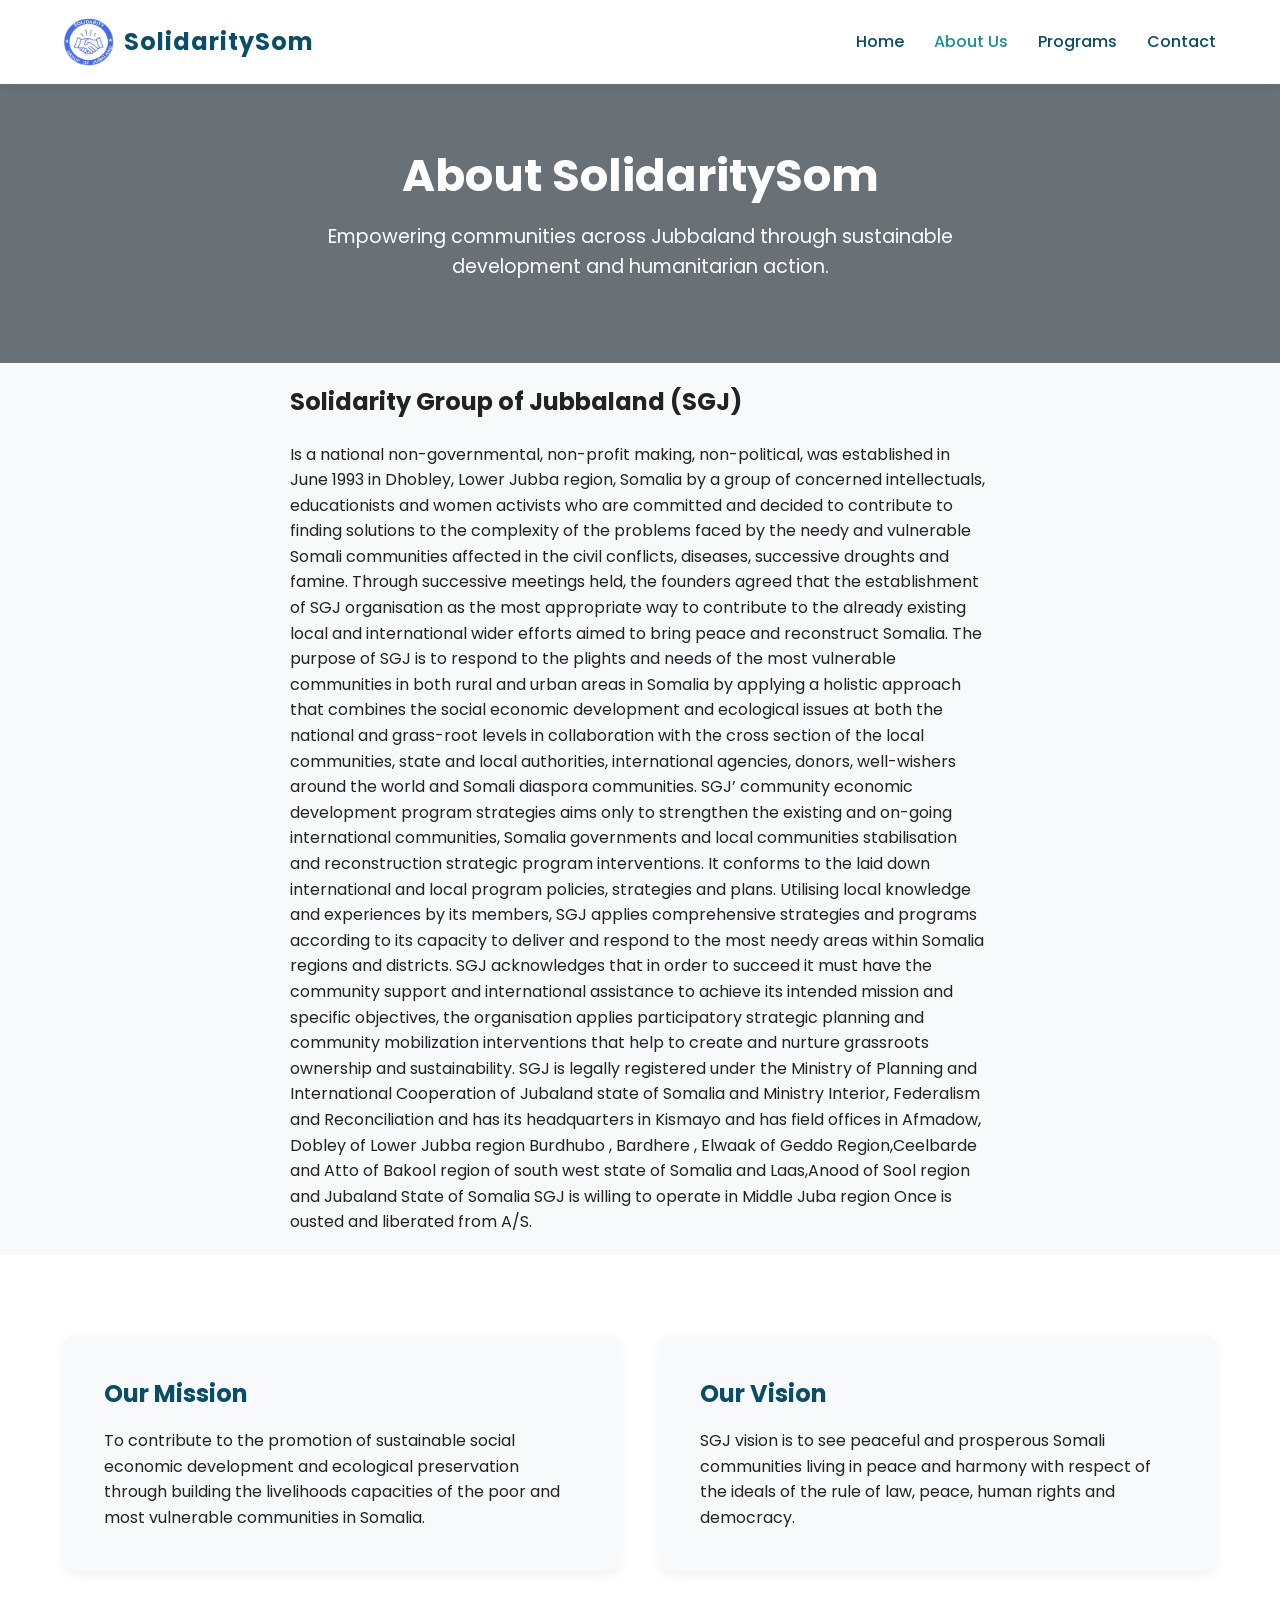
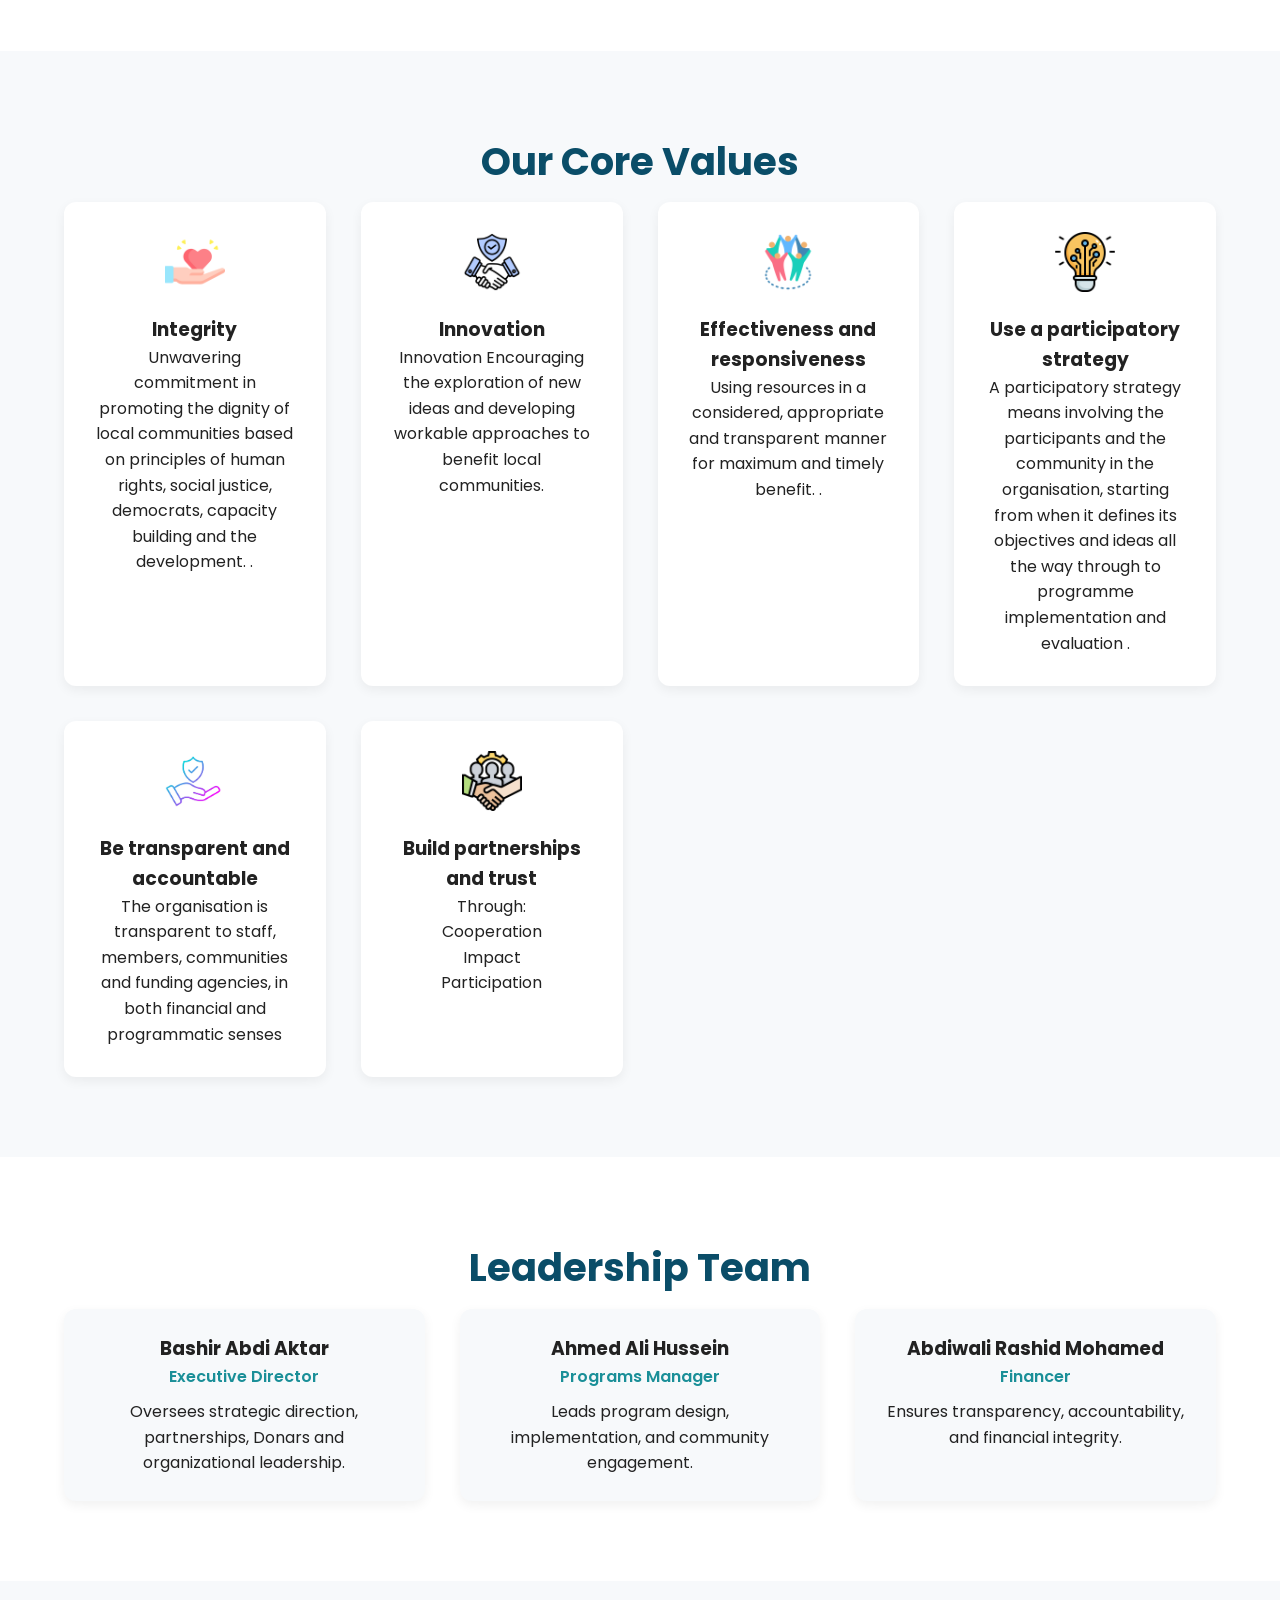
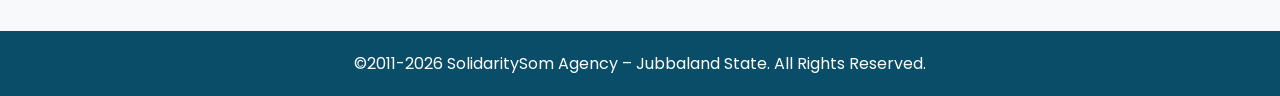
==== commit 55864575: "Version 0.4" ====
--- a/about.html
+++ b/about.html
@@ -3,7 +3,7 @@
 <head>
     <meta charset="UTF-8">
     <meta name="viewport" content="width=device-width, initial-scale=1.0">
-    <title>About Us | Solodaritysom Agency</title>
+    <title>About Us | SolidaritySom Group</title>
 
     <link rel="stylesheet" href="assets/css/style.css">
     <link href="https://fonts.googleapis.com/css2?family=Poppins:wght@300;400;600;700&display=swap" rel="stylesheet">
@@ -12,13 +12,25 @@
     .abouas{
         width:100%;
         max-width: 800px;
-        padding:40px 20px;
+        padding:20px 50px;
         margin:auto;
     }
     .abouas h3{
         font-size: 1.5rem;
         padding-bottom:20px;
     }
+        .logo{
+            display: flex;
+            justify-content: center;
+            flex-direction: row-reverse;
+            align-items: center;
+            
+        }
+        .logo img{
+            width:50%;
+            max-width:50px;
+            margin-right:10px;
+        }
 </style>
 <body>
 
@@ -26,7 +38,8 @@
     <header class="main-header">
         <div class="container header-container">
             <div class="logo">
-                <h2>Solodaritysom</h2>
+                <h2>SolidaritySom</h2>
+                <img src="assets/images/solidarityGroupLogo.png"/>
             </div>
 
             <nav class="navbar">
@@ -49,7 +62,7 @@
     <!-- ================= ABOUT HERO ================= -->
     <section class="about-hero">
         <div class="container">
-            <h1>About Solodaritysom</h1>
+            <h1>About SolidaritySom</h1>
             <p>Empowering communities across Jubbaland through sustainable development and humanitarian action.</p>
         </div>
     </section>
@@ -174,7 +187,7 @@
 
     <!-- Footer -->
     <footer class="main-footer">
-        <p>© 2026 Solodaritysom Agency – Jubbaland State. All Rights Reserved.</p>
+        <p>©2011-2026 SolidaritySom Agency – Jubbaland State. All Rights Reserved.</p>
     </footer>
 
     <script src="assets/js/main.js"></script>
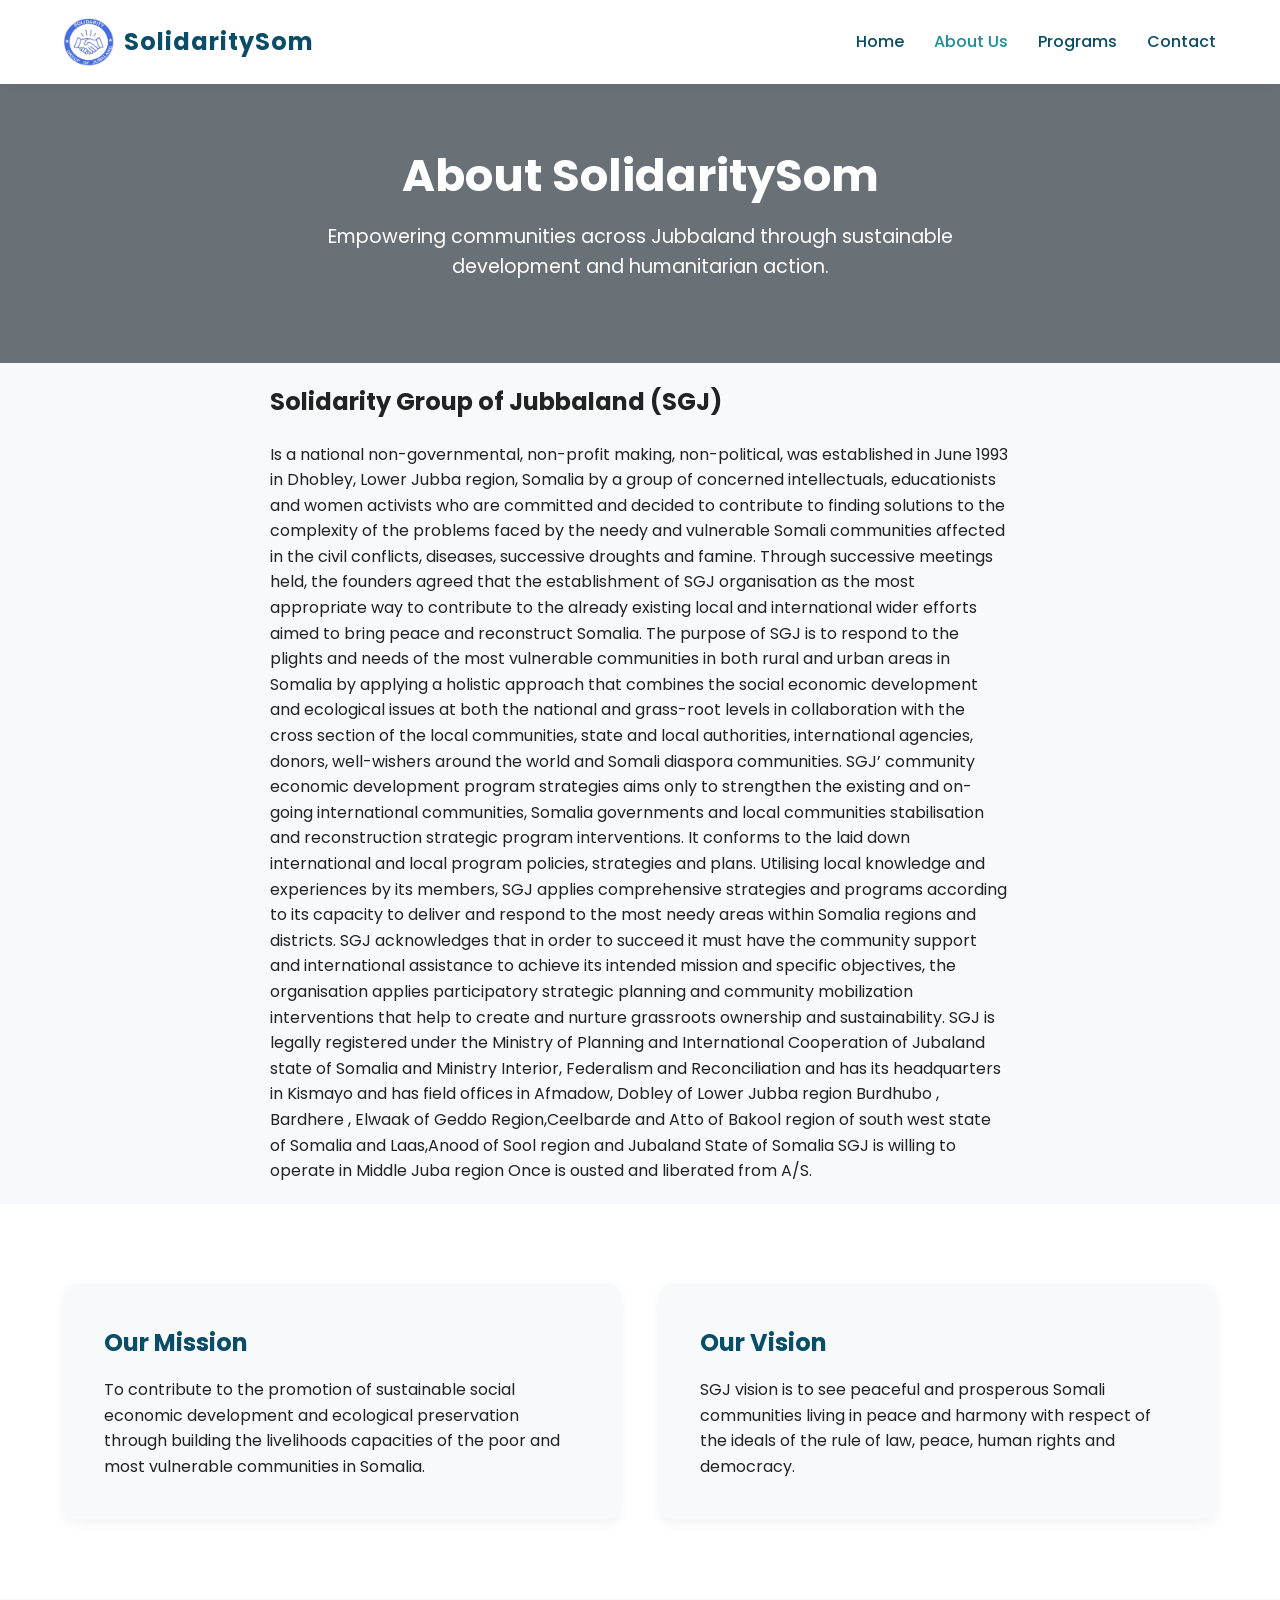
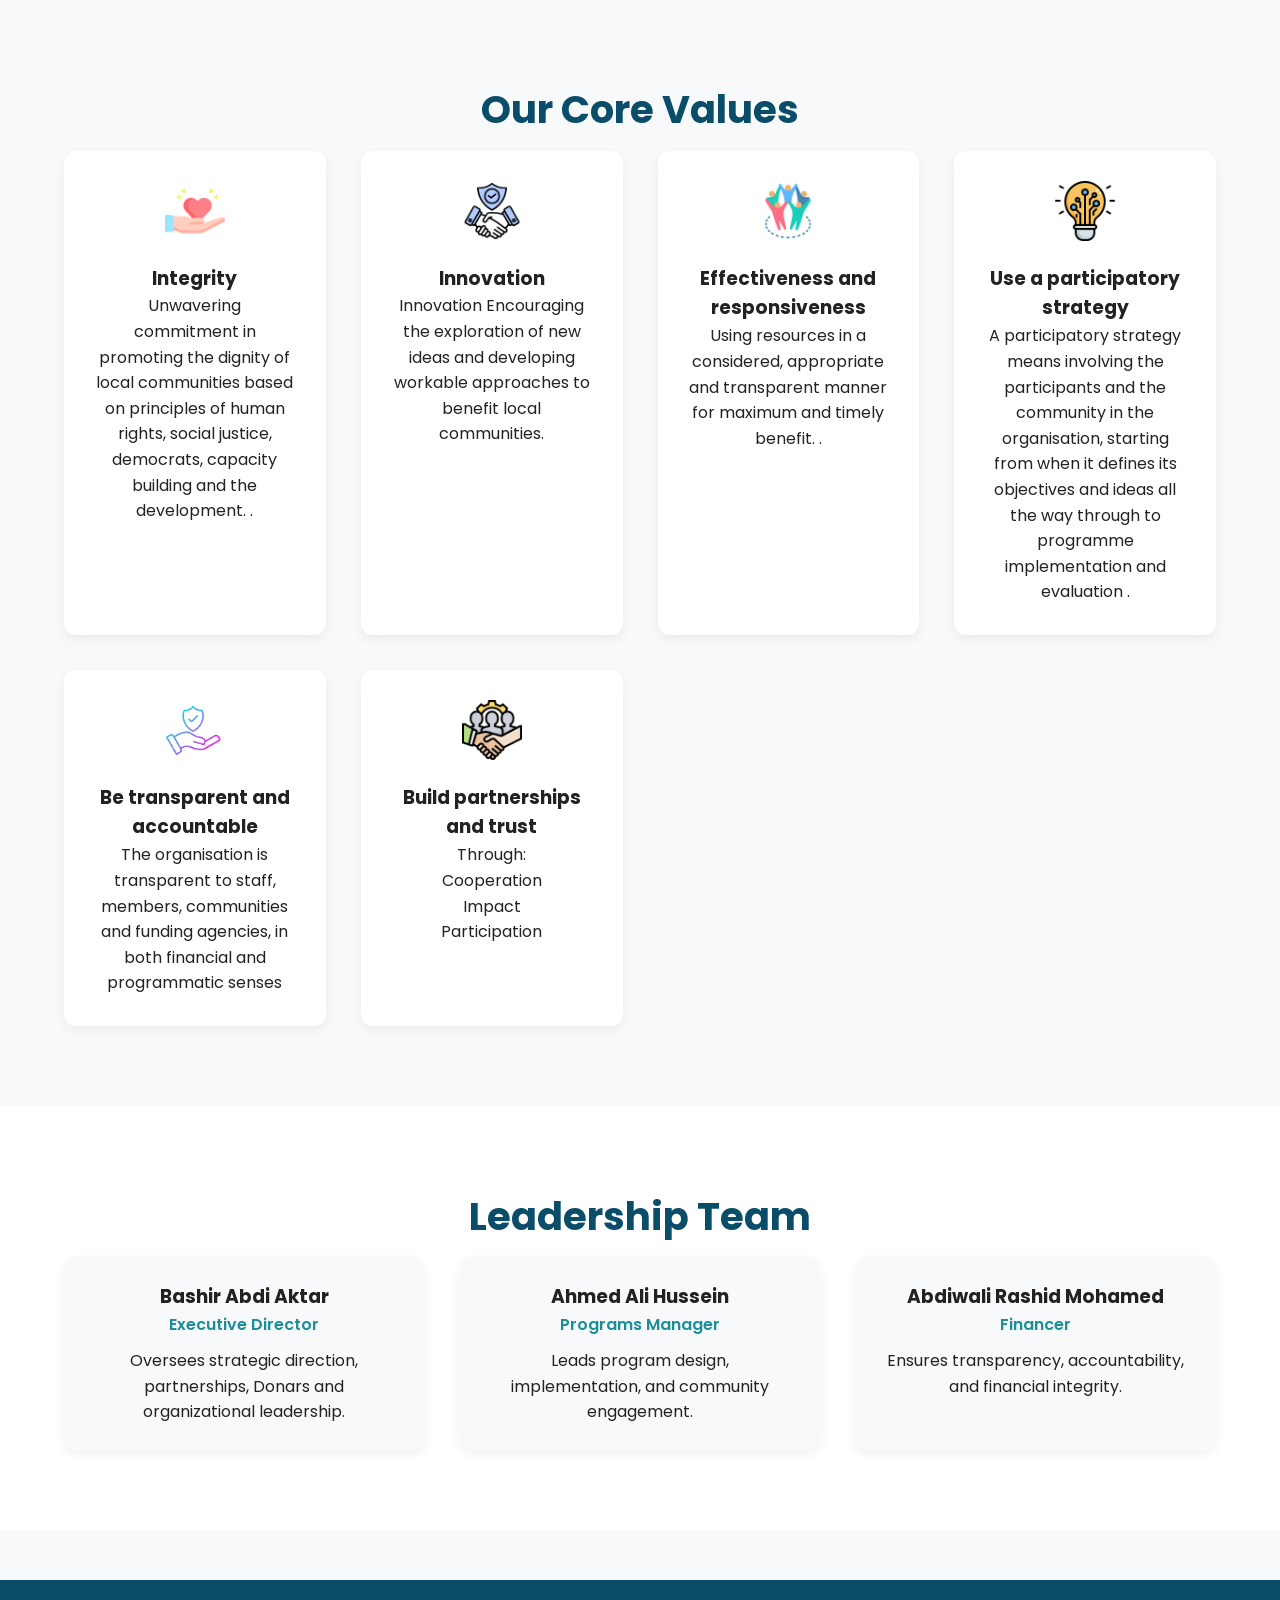
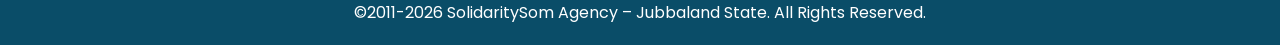
==== commit a846f727: "Version 7.0" ====
--- a/about.html
+++ b/about.html
@@ -12,7 +12,7 @@
     .abouas{
         width:100%;
         max-width: 800px;
-        padding:20px 50px;
+        padding:20px 30px;
         margin:auto;
     }
     .abouas h3{
